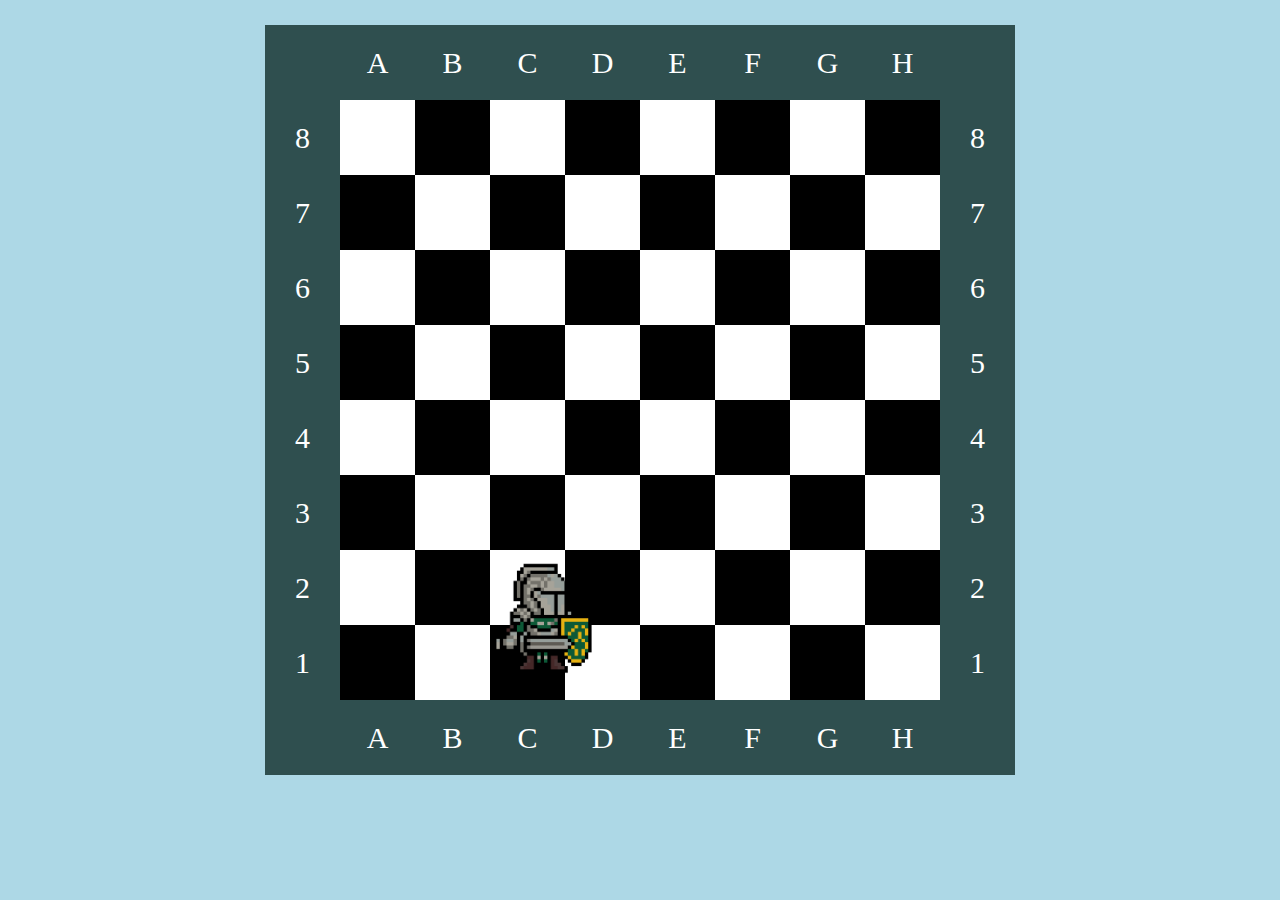
==== top-project-knights-travails/index.html @ 834a6472 "Completed the numeration and labelling for the chessboard. WIP on adding the knight onto the board p" ====
<!DOCTYPE html>
<html lang="en">
  <head>
    <meta charset="UTF-8" />
    <meta http-equiv="X-UA-Compatible" content="IE=edge" />
    <meta name="viewport" content="width=device-width, initial-scale=1.0" />
    <link rel="stylesheet" href="styles.css" />
    <script src="script.js" defer></script>
    <title>Knights Travails</title>
  </head>
  <body>
    <div class="container">
      <div class="gameboardNumbers">
        <div class="number">8</div>
        <div class="number">7</div>
        <div class="number">6</div>
        <div class="number">5</div>
        <div class="number">4</div>
        <div class="number">3</div>
        <div class="number">2</div>
        <div class="number">1</div>
      </div>
      <div class="gameboardWrapper">
        <div class="gameboardLetters">
          <div class="letter">A</div>
          <div class="letter">B</div>
          <div class="letter">C</div>
          <div class="letter">D</div>
          <div class="letter">E</div>
          <div class="letter">F</div>
          <div class="letter">G</div>
          <div class="letter">H</div>
        </div>
        <div class="gameboard"></div>
        <div class="gameboardLetters">
          <div class="letter">A</div>
          <div class="letter">B</div>
          <div class="letter">C</div>
          <div class="letter">D</div>
          <div class="letter">E</div>
          <div class="letter">F</div>
          <div class="letter">G</div>
          <div class="letter">H</div>
        </div>
      </div>
      <div class="gameboardNumbers">
        <div class="number">8</div>
        <div class="number">7</div>
        <div class="number">6</div>
        <div class="number">5</div>
        <div class="number">4</div>
        <div class="number">3</div>
        <div class="number">2</div>
        <div class="number">1</div>
      </div>
    </div>
    <img src="img/knight-pixel-art.png" class="knight" alt="Knight on chessboard drawn in a pixel art style" />
  </body>
</html>
---- top-project-knights-travails/styles.css ----
body {
  background-color: lightblue;
  margin: 0;
  display: grid;
  justify-content: center;
  margin-top: 25px;
}

:root {
  --cell: 75px;
}

.container {
  width: 750px;
  height: 750px;
  background-color: darkslategrey;
  display: grid;
  justify-content: center;
  align-items: center;
  grid-template-columns: 1fr 8fr 1fr;
}

.gameboardWrapper {
  display: grid;
  grid-template-rows: 1fr 8fr 1fr;
}

.gameboardNumbers {
  width: 75px;
  display: grid;
  grid-template-rows: repeat(8, 75px);
  align-items: center;
  justify-items: center;
}

.gameboardLetters {
  height: 75px;
  display: grid;
  grid-template-columns: repeat(8, 75px);
  justify-items: center;
  align-items: center;
}

.number,
.letter {
  font-size: 30px;
  color: white;
}

.gameboard {
  display: grid;
  grid-template-columns: repeat(8, 75px);
  height: 600px;
}

.cell {
  width: var(--cell);
  height: var(--cell);
  display: grid;
  justify-items: center;
  align-items: center;
}

.black {
  background-color: black;
  /* background-color: rgba(114, 83, 73, 255); */
}
.white {
  background-color: white;
  /* background-color: rgba(240, 223, 195, 255); */
}

.knight {
  position: absolute;
  transform: scale(0.1);
}
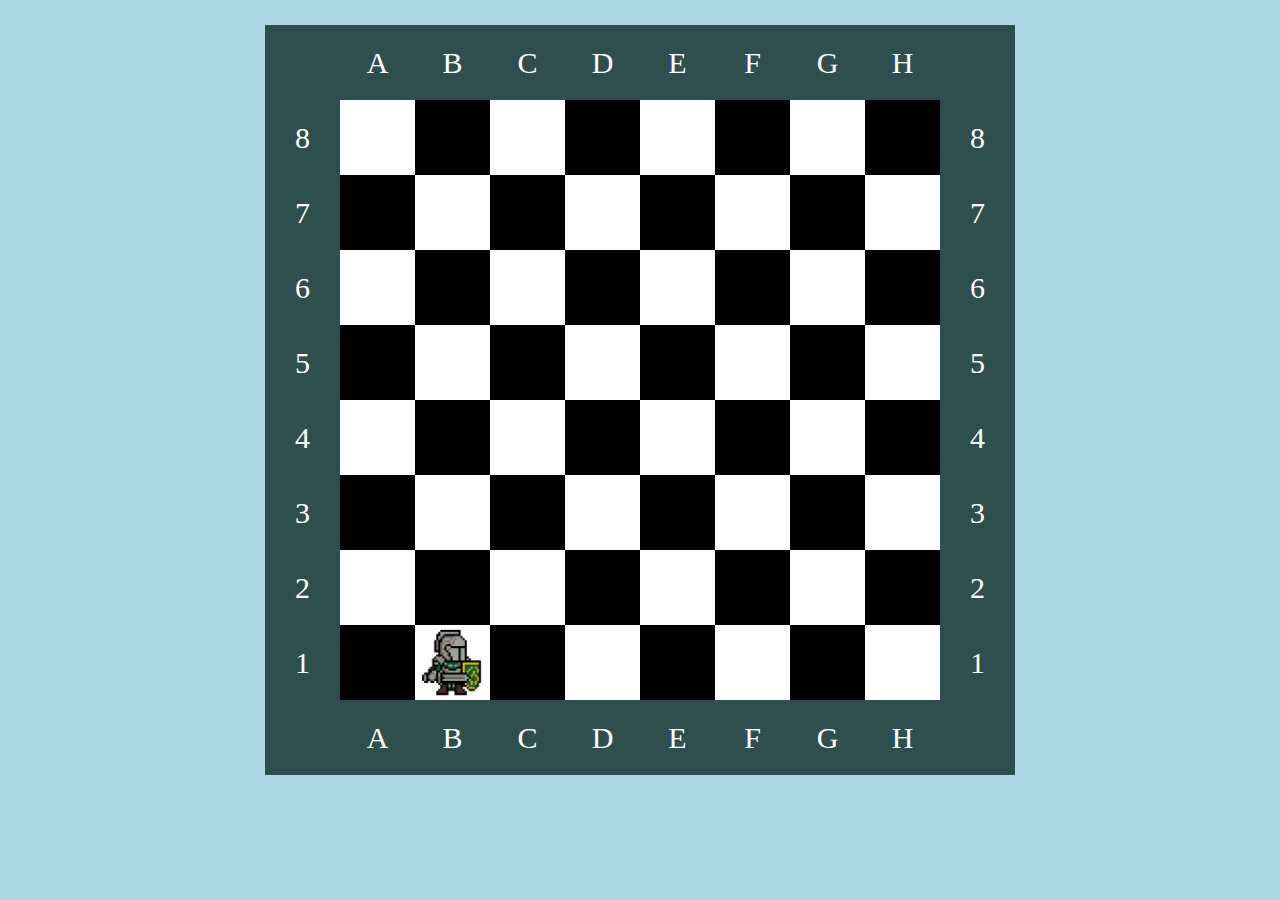
==== commit 94085c79: "Knight properly positioned onto the boardand ID's added to each square on the chessboard respective " ====
--- a/top-project-knights-travails/index.html
+++ b/top-project-knights-travails/index.html
@@ -31,7 +31,9 @@
           <div class="letter">G</div>
           <div class="letter">H</div>
         </div>
-        <div class="gameboard"></div>
+        <div class="gameboard">
+          <img src="img/knight-pixel-art.png" class="knight" alt="Knight on chessboard drawn in a pixel art style" />
+        </div>
         <div class="gameboardLetters">
           <div class="letter">A</div>
           <div class="letter">B</div>
@@ -54,6 +56,5 @@
         <div class="number">1</div>
       </div>
     </div>
-    <img src="img/knight-pixel-art.png" class="knight" alt="Knight on chessboard drawn in a pixel art style" />
   </body>
 </html>
--- a/top-project-knights-travails/styles.css
+++ b/top-project-knights-travails/styles.css
@@ -51,6 +51,7 @@
   display: grid;
   grid-template-columns: repeat(8, 75px);
   height: 600px;
+  position: relative;
 }
 
 .cell {
@@ -72,5 +73,7 @@
 
 .knight {
   position: absolute;
-  transform: scale(0.1);
+  max-width: 65px;
+  top: 528px;
+  left: 80px;
 }
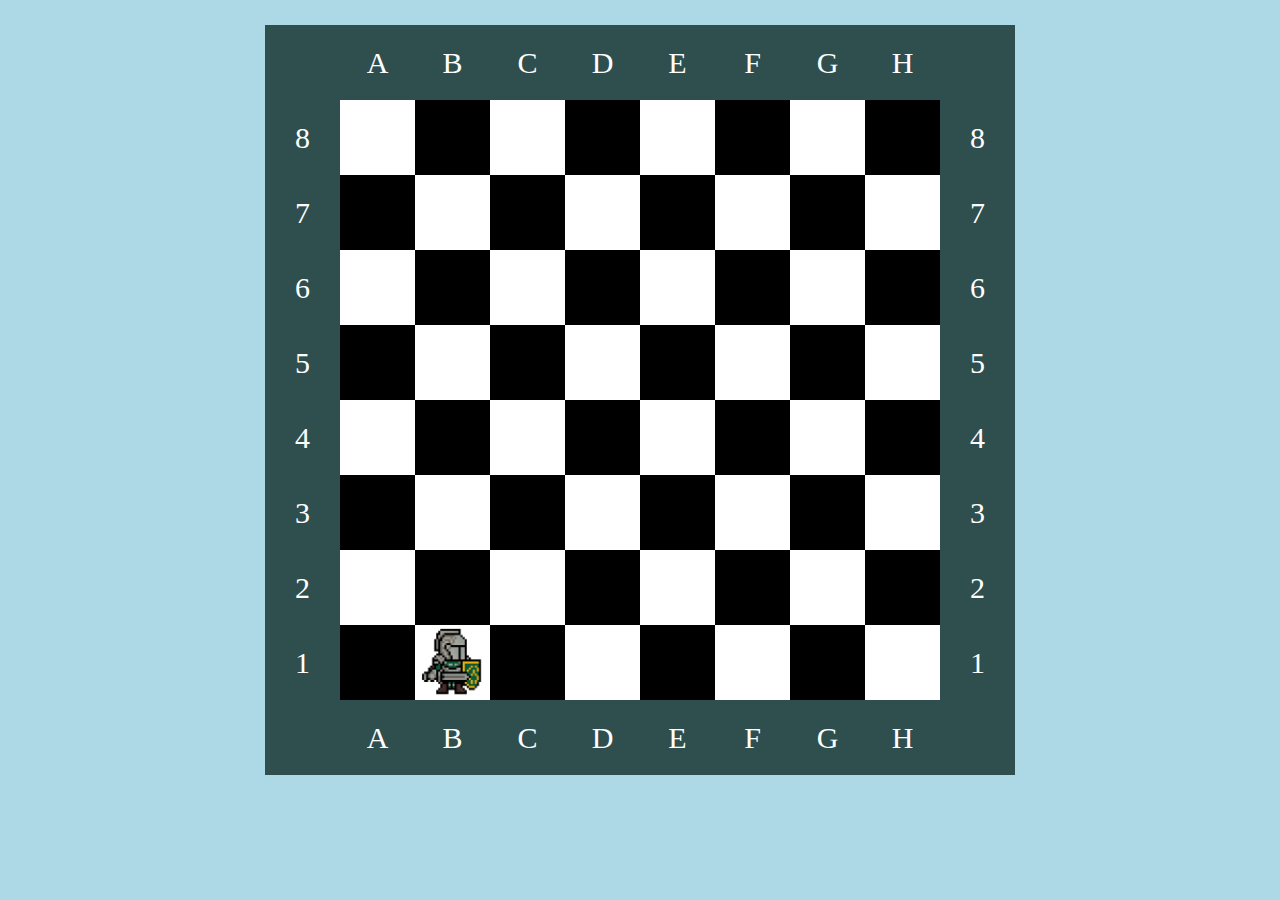
==== commit 3eb6ebe4: "WIP on adding proper positioning for the night." ====
--- a/top-project-knights-travails/index.html
+++ b/top-project-knights-travails/index.html
@@ -9,6 +9,7 @@
     <title>Knights Travails</title>
   </head>
   <body>
+    <!-- <img src="img/knight-pixel-art.png" class="knight" alt="Knight on chessboard drawn in a pixel art style" /> -->
     <div class="container">
       <div class="gameboardNumbers">
         <div class="number">8</div>
@@ -31,9 +32,7 @@
           <div class="letter">G</div>
           <div class="letter">H</div>
         </div>
-        <div class="gameboard">
-          <img src="img/knight-pixel-art.png" class="knight" alt="Knight on chessboard drawn in a pixel art style" />
-        </div>
+        <div class="gameboard"></div>
         <div class="gameboardLetters">
           <div class="letter">A</div>
           <div class="letter">B</div>
--- a/top-project-knights-travails/styles.css
+++ b/top-project-knights-travails/styles.css
@@ -71,9 +71,9 @@
   /* background-color: rgba(240, 223, 195, 255); */
 }
 
-.knight {
+.knightImg {
   position: absolute;
   max-width: 65px;
-  top: 528px;
-  left: 80px;
+  /* top: 528px; */
+  /* left: 80px; */
 }
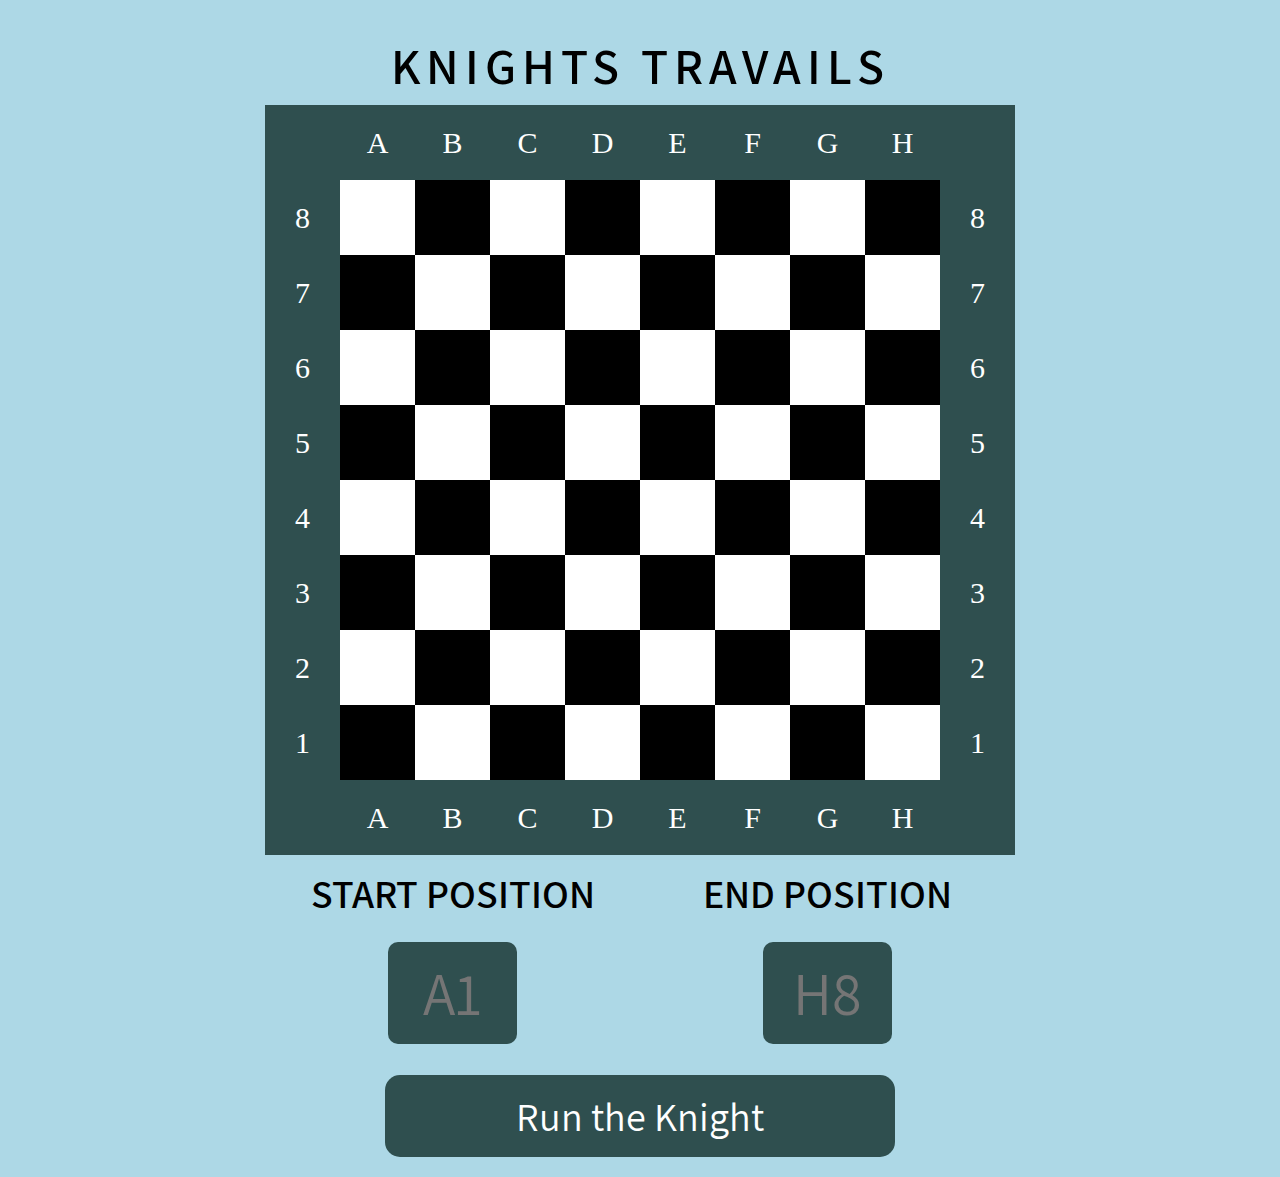
==== commit 219b52d6: "WIP on the UI. Users can now input start and end position and play a round, but retracing for the us" ====
--- a/top-project-knights-travails/index.html
+++ b/top-project-knights-travails/index.html
@@ -10,7 +10,8 @@
   </head>
   <body>
     <!-- <img src="img/knight-pixel-art.png" class="knight" alt="Knight on chessboard drawn in a pixel art style" /> -->
-    <div class="container">
+    <div class="headerTitle">KNIGHTS TRAVAILS</div>
+    <div class="chessboardContainer">
       <div class="gameboardNumbers">
         <div class="number">8</div>
         <div class="number">7</div>
@@ -55,5 +56,17 @@
         <div class="number">1</div>
       </div>
     </div>
+    <div class="userInputContainer">
+      <div class="positions">
+        <div class="startingPositionTitle">START POSITION</div>
+        <div class="endPositionTitle">END POSITION</div>
+        <input type="text" class="startingPosition" placeholder="A1" />
+        <input type="text" class="endPosition" placeholder="H8" />
+      </div>
+      <div class="playButtonWrapper">
+        <button class="playButton">Run the Knight</button>
+      </div>
+      <div class="result"></div>
+    </div>
   </body>
 </html>
--- a/top-project-knights-travails/styles.css
+++ b/top-project-knights-travails/styles.css
@@ -10,7 +10,26 @@
   --cell: 75px;
 }
 
-.container {
+@font-face {
+  font-family: Assistant;
+  src: url(fonts/Assistant/Assistant-Regular.ttf);
+}
+@font-face {
+  font-family: Assistant-SemiBold;
+  src: url(fonts/Assistant/Assistant-SemiBold.ttf);
+}
+
+.headerTitle {
+  font-size: 50px;
+  font-family: Assistant-SemiBold;
+  letter-spacing: 6px;
+  display: grid;
+  justify-content: center;
+  align-items: center;
+  height: 80px;
+}
+
+.chessboardContainer {
   width: 750px;
   height: 750px;
   background-color: darkslategrey;
@@ -77,3 +96,53 @@
   /* top: 528px; */
   /* left: 80px; */
 }
+
+.positions {
+  display: grid;
+  grid-template-columns: repeat(2, 1fr);
+  width: 750px;
+  font-size: 40px;
+  font-family: Assistant-SemiBold;
+  justify-items: center;
+  align-items: center;
+  height: 200px;
+}
+
+.startingPosition,
+.endPosition {
+  font-size: 60px;
+  color: white;
+  text-align: center;
+  font-family: Assistant;
+  width: 125px;
+  height: 100px;
+  border-radius: 10px;
+  border: none;
+  background-color: darkslategray;
+}
+
+.playButtonWrapper {
+  display: grid;
+  justify-items: center;
+  margin: 20px;
+}
+
+.playButton {
+  font-size: 40px;
+  font-family: Assistant;
+  color: white;
+  border-radius: 15px;
+  border: 0px;
+  width: 510px;
+  padding: 15px 25px 15px 25px;
+  background-color: darkslategray;
+  transition: 0.2s;
+}
+
+.playButton:hover {
+  background-color: rgb(30, 50, 50);
+}
+
+.playButton:active {
+  transform: scale(0.95);
+}
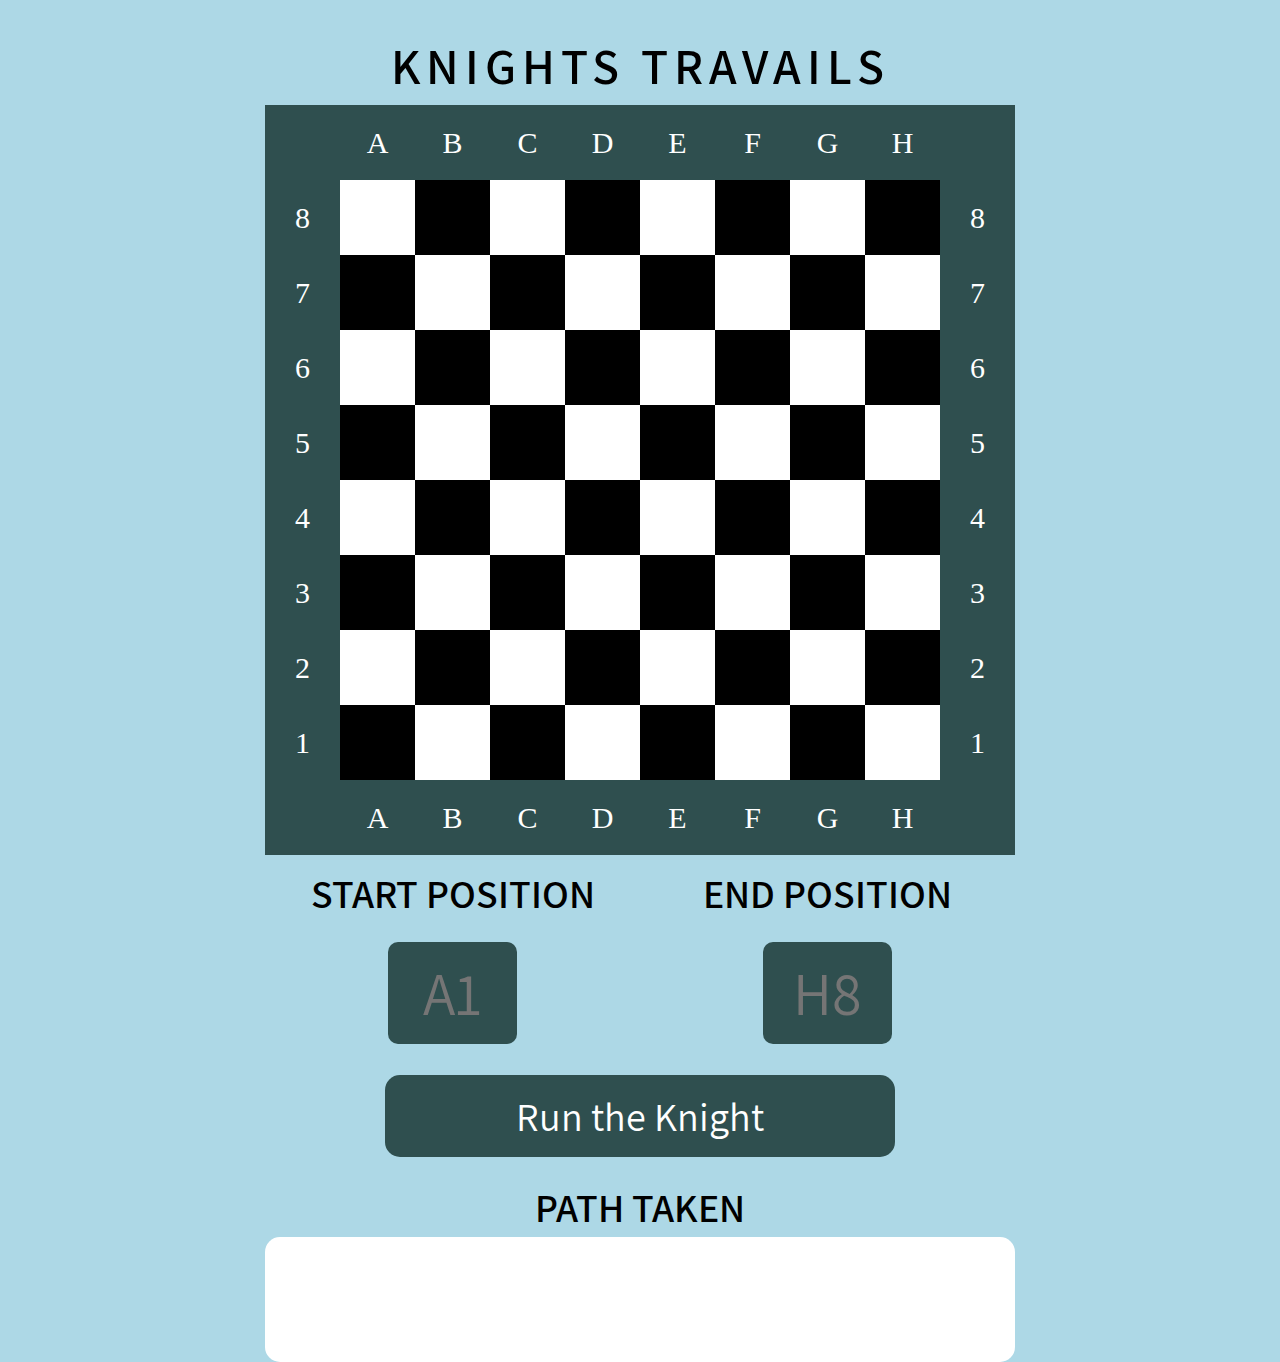
==== commit 8d74f769: "WIP on the UI. Retracing now works, but user can only play one round before the values get buggy. Re" ====
--- a/top-project-knights-travails/index.html
+++ b/top-project-knights-travails/index.html
@@ -66,6 +66,7 @@
       <div class="playButtonWrapper">
         <button class="playButton">Run the Knight</button>
       </div>
+      <div class="resultHeader">PATH TAKEN</div>
       <div class="result"></div>
     </div>
   </body>
--- a/top-project-knights-travails/styles.css
+++ b/top-project-knights-travails/styles.css
@@ -146,3 +146,29 @@
 .playButton:active {
   transform: scale(0.95);
 }
+
+.resultHeader {
+  font-size: 40px;
+  font-family: Assistant-SemiBold;
+  width: 100%;
+  height: 60px;
+  display: grid;
+  justify-content: center;
+  align-items: center;
+}
+
+.result {
+  background-color: white;
+  max-width: 750px;
+  overflow: hidden;
+  height: 125px;
+  display: grid;
+  justify-items: center;
+  align-items: center;
+  grid-auto-flow: column;
+  border-radius: 15px;
+  font-size: 40px;
+  font-family: Assistant-SemiBold;
+  padding-left: 50px;
+  padding-right: 50px;
+}
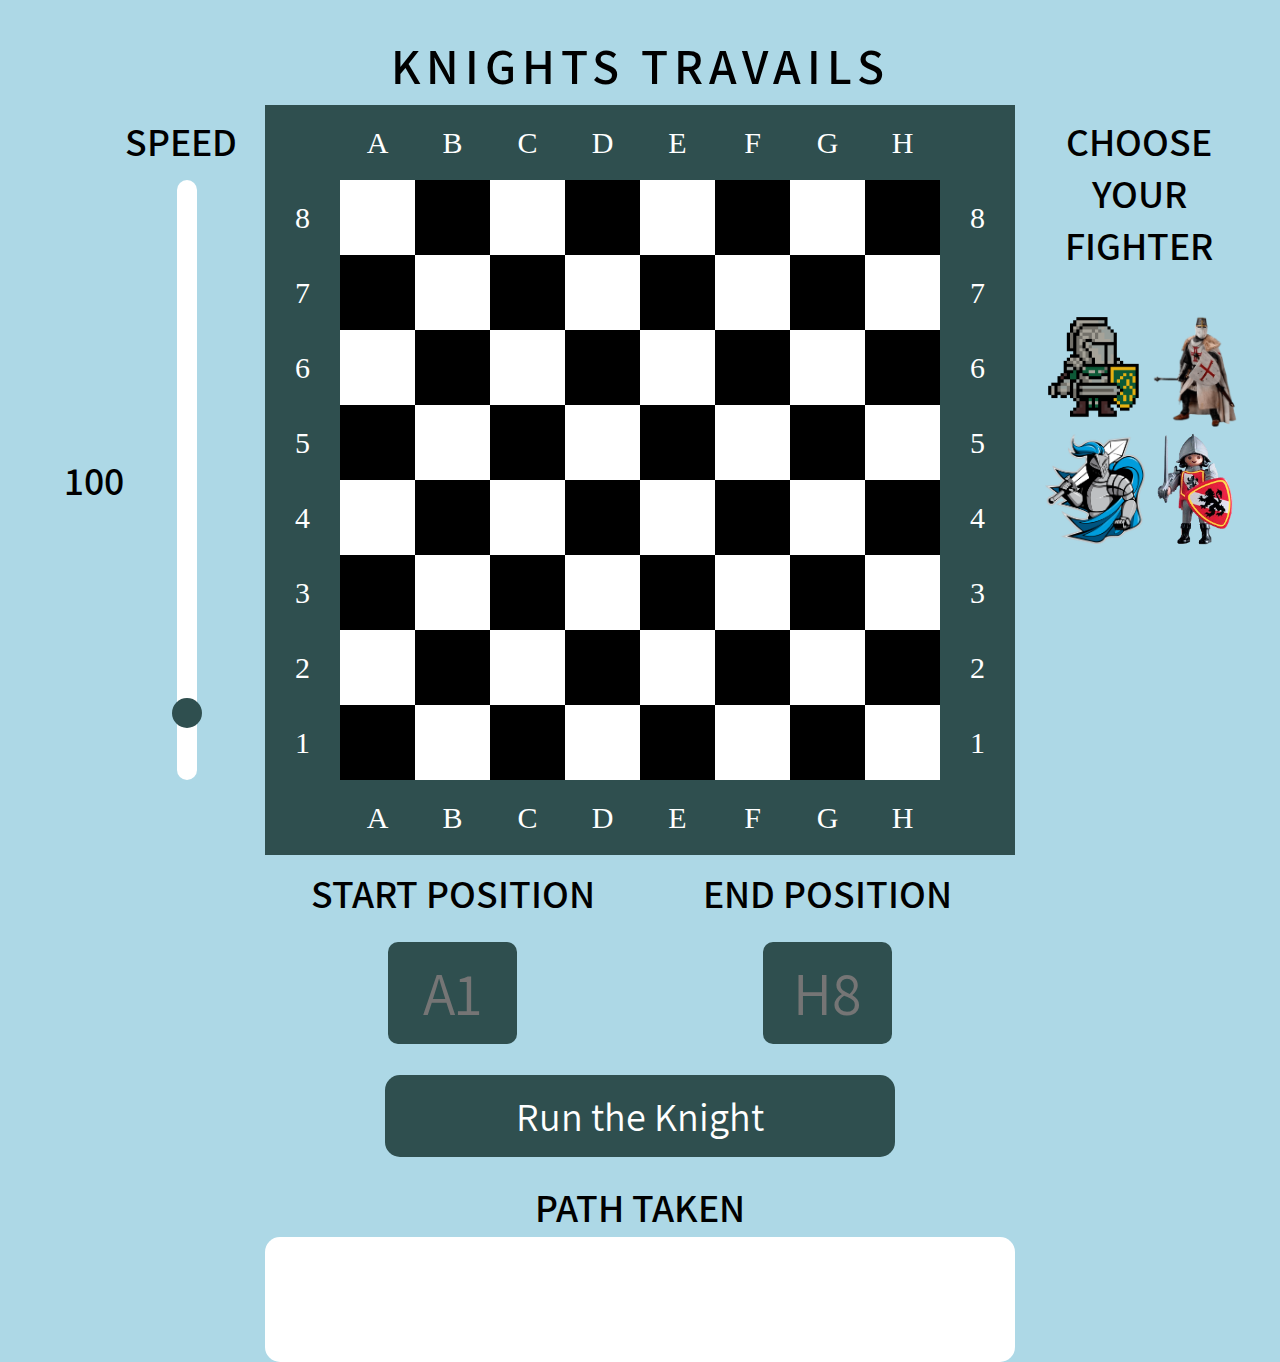
==== commit bdead80d: "Implemented game resetting allowing the game to be replayed. Further implemented the option to choos" ====
--- a/top-project-knights-travails/index.html
+++ b/top-project-knights-travails/index.html
@@ -9,9 +9,20 @@
     <title>Knights Travails</title>
   </head>
   <body>
-    <!-- <img src="img/knight-pixel-art.png" class="knight" alt="Knight on chessboard drawn in a pixel art style" /> -->
     <div class="headerTitle">KNIGHTS TRAVAILS</div>
     <div class="chessboardContainer">
+      <div class="speedHeader">SPEED</div>
+      <div class="speedDisplay">100</div>
+      <input type="range" name="speedSlider" class="speedSlider" min="1" max="1000" value="100" />
+
+      <div class="imgHeader">CHOOSE YOUR FIGHTER</div>
+      <div class="imgContainer">
+        <img src="img/knight-pixel-art.png" alt="" class="imgDisplay img1" />
+        <img src="img/knight-medieval.png" alt="" class="imgDisplay img2" />
+        <img src="img/knight-fantasy.png" alt="" class="imgDisplay img3" />
+        <img src="img/knight-toy.png" alt="" class="imgDisplay img4" />
+      </div>
+
       <div class="gameboardNumbers">
         <div class="number">8</div>
         <div class="number">7</div>
--- a/top-project-knights-travails/styles.css
+++ b/top-project-knights-travails/styles.css
@@ -37,6 +37,113 @@
   justify-content: center;
   align-items: center;
   grid-template-columns: 1fr 8fr 1fr;
+  position: relative;
+}
+
+.speedHeader {
+  position: absolute;
+  font-size: 40px;
+  font-family: Assistant-SemiBold;
+  left: -140px;
+  top: 10px;
+}
+
+.speedDisplay {
+  position: absolute;
+  font-size: 40px;
+  font-family: Assistant-SemiBold;
+  left: -200px;
+}
+
+.speedSlider {
+  -webkit-appearance: none;
+  appearance: none;
+  transform: rotate(-90deg);
+  position: absolute;
+  top: 50;
+  left: -380px;
+  width: 600px;
+  border-radius: 15px;
+}
+
+/* The slider handle (use -webkit- (Chrome, Opera, Safari, Edge) and -moz- (Firefox) to override default look) */
+.speedSlider::-webkit-slider-thumb {
+  -webkit-appearance: none;
+  width: 20px;
+  height: 20px;
+  border-radius: 10px;
+  transform: scale(1.5);
+  background: darkslategray;
+  cursor: pointer;
+}
+
+.imgHeader {
+  position: absolute;
+  font-size: 40px;
+  font-family: Assistant-SemiBold;
+  left: 800px;
+  top: 10px;
+  text-align: center;
+}
+
+.imgContainer {
+  position: absolute;
+  max-width: 100px;
+  right: -130px;
+  top: 200px;
+  display: grid;
+  grid-template-columns: 100px 100px;
+  justify-items: center;
+  align-items: center;
+}
+
+.imgDisplay {
+  cursor: pointer;
+  transition: 0.1s;
+}
+
+.imgDisplay:active {
+  transform: scale(0.95);
+}
+
+.imgDisplay:hover {
+  transform: scale(1.05);
+}
+
+.img1 {
+  max-width: 100px;
+}
+.img2 {
+  max-width: 170px;
+}
+
+.img3 {
+  max-width: 100px;
+}
+
+.img4 {
+  max-width: 80px;
+}
+
+.img1Display {
+  width: 65px;
+}
+
+.img2Display {
+  width: 100px;
+  transform: translate(-16px);
+}
+
+/* .visited {
+  background-color: darkslategray;
+  transition: 1s;
+} */
+
+.img3Display {
+  width: 55px;
+}
+.img4Display {
+  width: 50px;
 }
 
 .gameboardWrapper {
@@ -90,11 +197,9 @@
   /* background-color: rgba(240, 223, 195, 255); */
 }
 
-.knightImg {
-  position: absolute;
-  max-width: 65px;
-  /* top: 528px; */
-  /* left: 80px; */
+.defaultImg {
+  position: absolute;
+  width: 65px;
 }
 
 .positions {
@@ -137,6 +242,7 @@
   padding: 15px 25px 15px 25px;
   background-color: darkslategray;
   transition: 0.2s;
+  cursor: pointer;
 }
 
 .playButton:hover {
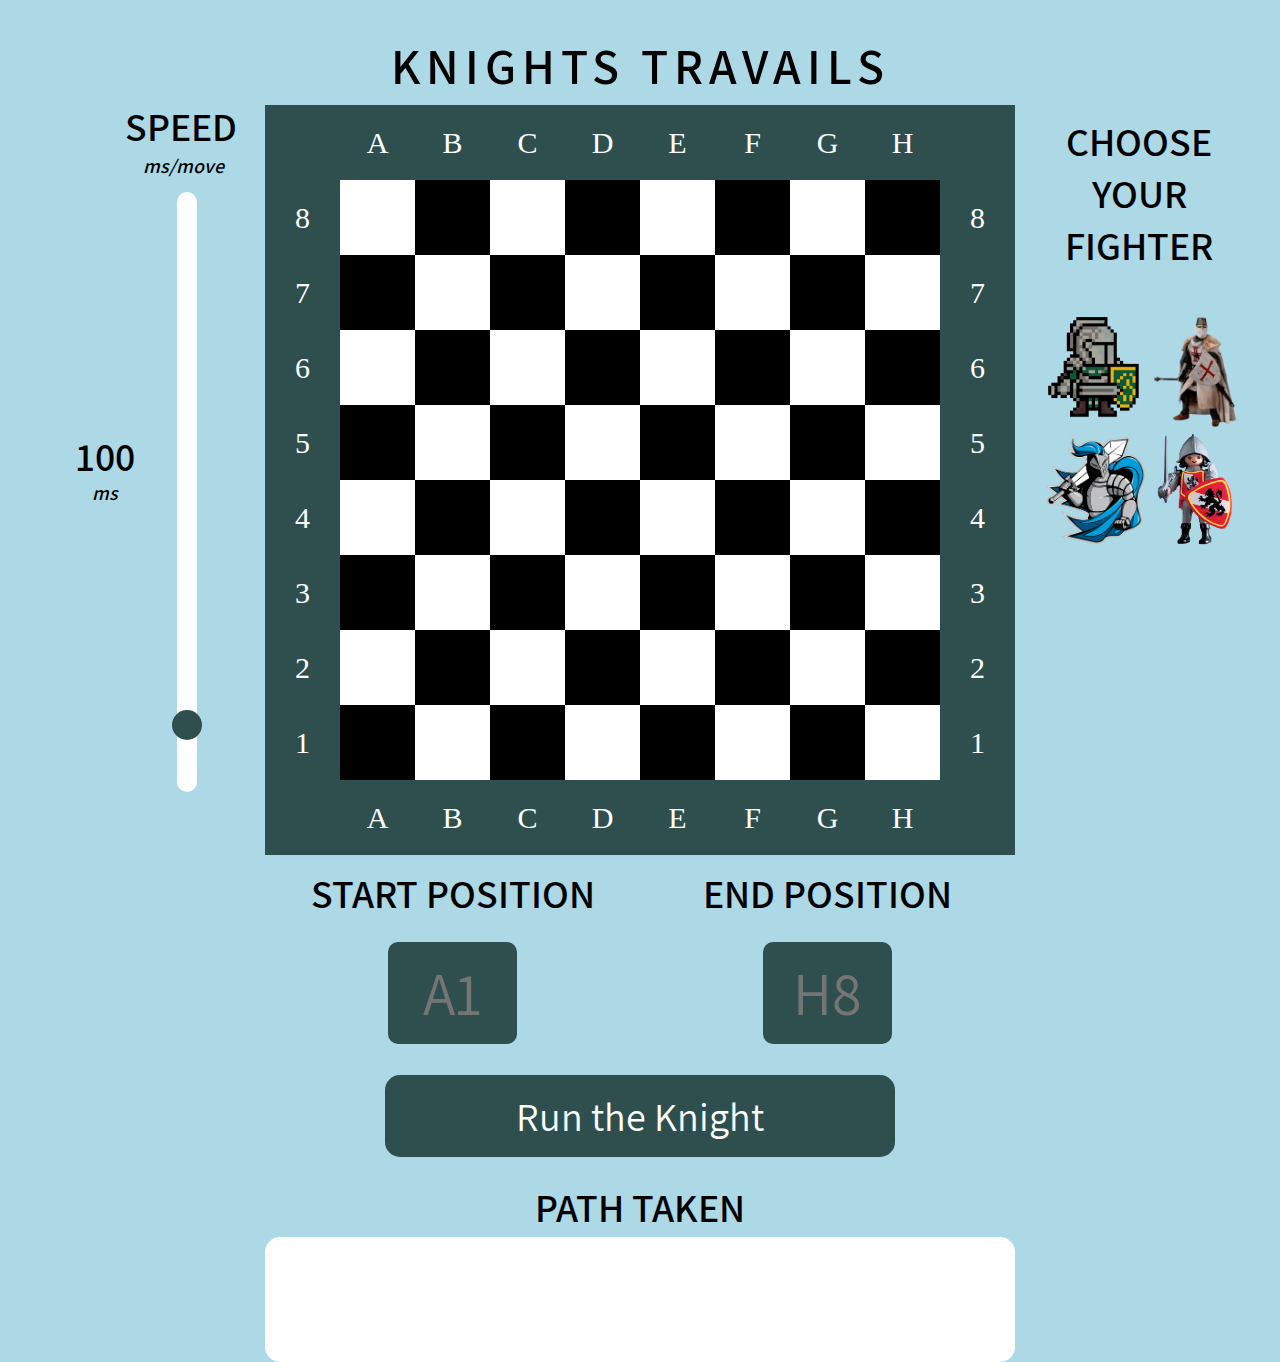
==== commit 61bccf90: "Implemented input validation and added units to the slider." ====
--- a/top-project-knights-travails/index.html
+++ b/top-project-knights-travails/index.html
@@ -11,9 +11,18 @@
   <body>
     <div class="headerTitle">KNIGHTS TRAVAILS</div>
     <div class="chessboardContainer">
-      <div class="speedHeader">SPEED</div>
-      <div class="speedDisplay">100</div>
-      <input type="range" name="speedSlider" class="speedSlider" min="1" max="1000" value="100" />
+      <div class="speedHeader">
+        <div class="speedHeaderTitle">SPEED</div>
+        <div class="speedHeaderDescription">ms/move</div>
+      </div>
+      <div class="speedDisplay">
+        <div class="speedDisplayNumber">100</div>
+        <div class="speedDisplayMs">ms</div>
+      </div>
+      <div class="sliderContainer">
+        <input type="range" name="slider" class="slider" min="1" max="1000" value="100" />
+        <!-- <div id="thumb"></div> -->
+      </div>
 
       <div class="imgHeader">CHOOSE YOUR FIGHTER</div>
       <div class="imgContainer">
@@ -71,8 +80,9 @@
       <div class="positions">
         <div class="startingPositionTitle">START POSITION</div>
         <div class="endPositionTitle">END POSITION</div>
-        <input type="text" class="startingPosition" placeholder="A1" />
-        <input type="text" class="endPosition" placeholder="H8" />
+        <input type="text" class="startingPosition" placeholder="A1" maxlength="2" />
+        <p id="error">Only chessboard squares allowed</p>
+        <input type="text" class="endPosition" placeholder="H8" maxlength="2" />
       </div>
       <div class="playButtonWrapper">
         <button class="playButton">Run the Knight</button>
--- a/top-project-knights-travails/styles.css
+++ b/top-project-knights-travails/styles.css
@@ -40,35 +40,72 @@
   position: relative;
 }
 
+.sliderContainer {
+  position: absolute;
+}
+
 .speedHeader {
   position: absolute;
-  font-size: 40px;
-  font-family: Assistant-SemiBold;
+  top: 5px;
   left: -140px;
-  top: 10px;
+}
+
+.speedHeaderTitle {
+  position: absolute;
+  font-size: 40px;
+  top: -10px;
+  font-family: Assistant-SemiBold;
+}
+
+.speedHeaderDescription {
+  position: absolute;
+  left: 18px;
+  top: 43px;
+  font-size: 20px;
+  font-style: italic;
+  font-family: Assistant-SemiBold;
 }
 
 .speedDisplay {
   position: absolute;
-  font-size: 40px;
-  font-family: Assistant-SemiBold;
-  left: -200px;
-}
-
-.speedSlider {
+  height: 100px;
+}
+
+.speedDisplayNumber {
+  width: 100px;
+  /* background-color: red; */
+  position: absolute;
+  font-size: 40px;
+  font-family: Assistant-SemiBold;
+  left: -210px;
+  text-align: center;
+}
+
+.speedDisplayMs {
+  width: 100px;
+  position: absolute;
+  font-size: 20px;
+  font-style: italic;
+  font-family: Assistant-SemiBold;
+  left: -210px;
+  top: 50px;
+  text-align: center;
+}
+
+.slider {
   -webkit-appearance: none;
   appearance: none;
   transform: rotate(-90deg);
   position: absolute;
-  top: 50;
   left: -380px;
   width: 600px;
   border-radius: 15px;
 }
 
 /* The slider handle (use -webkit- (Chrome, Opera, Safari, Edge) and -moz- (Firefox) to override default look) */
-.speedSlider::-webkit-slider-thumb {
+.slider::-webkit-slider-thumb {
   -webkit-appearance: none;
+  appearance: none;
   width: 20px;
   height: 20px;
   border-radius: 10px;
@@ -134,11 +171,6 @@
   transform: translate(-16px);
 }
 
-/* .visited {
-  background-color: darkslategray;
-  transition: 1s;
-} */
-
 .img3Display {
   width: 55px;
 }
@@ -224,6 +256,18 @@
   border-radius: 10px;
   border: none;
   background-color: darkslategray;
+}
+
+#error {
+  display: none;
+  color: red;
+  position: absolute;
+  font-family: Assistant;
+  font-size: 30px;
+  top: 920px;
+  width: 225px;
+  height: 75px;
+  text-align: center;
 }
 
 .playButtonWrapper {
